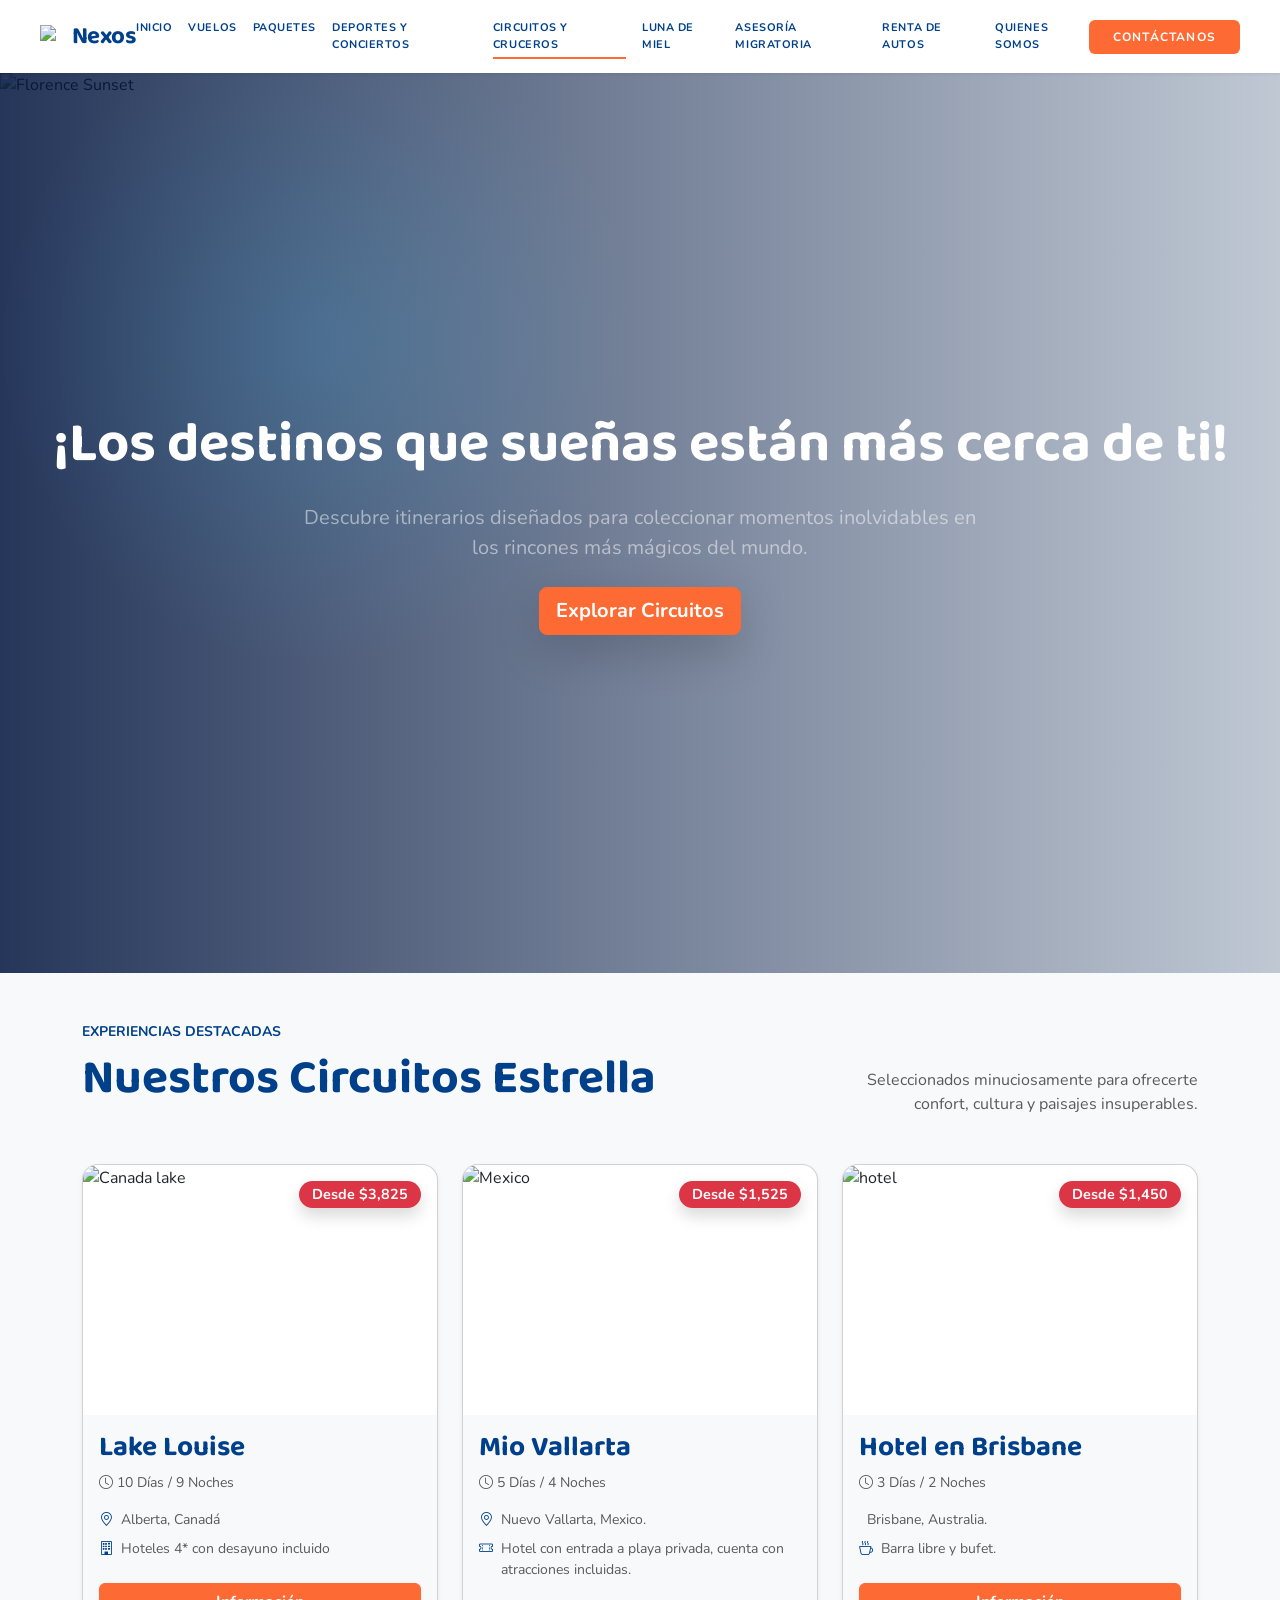
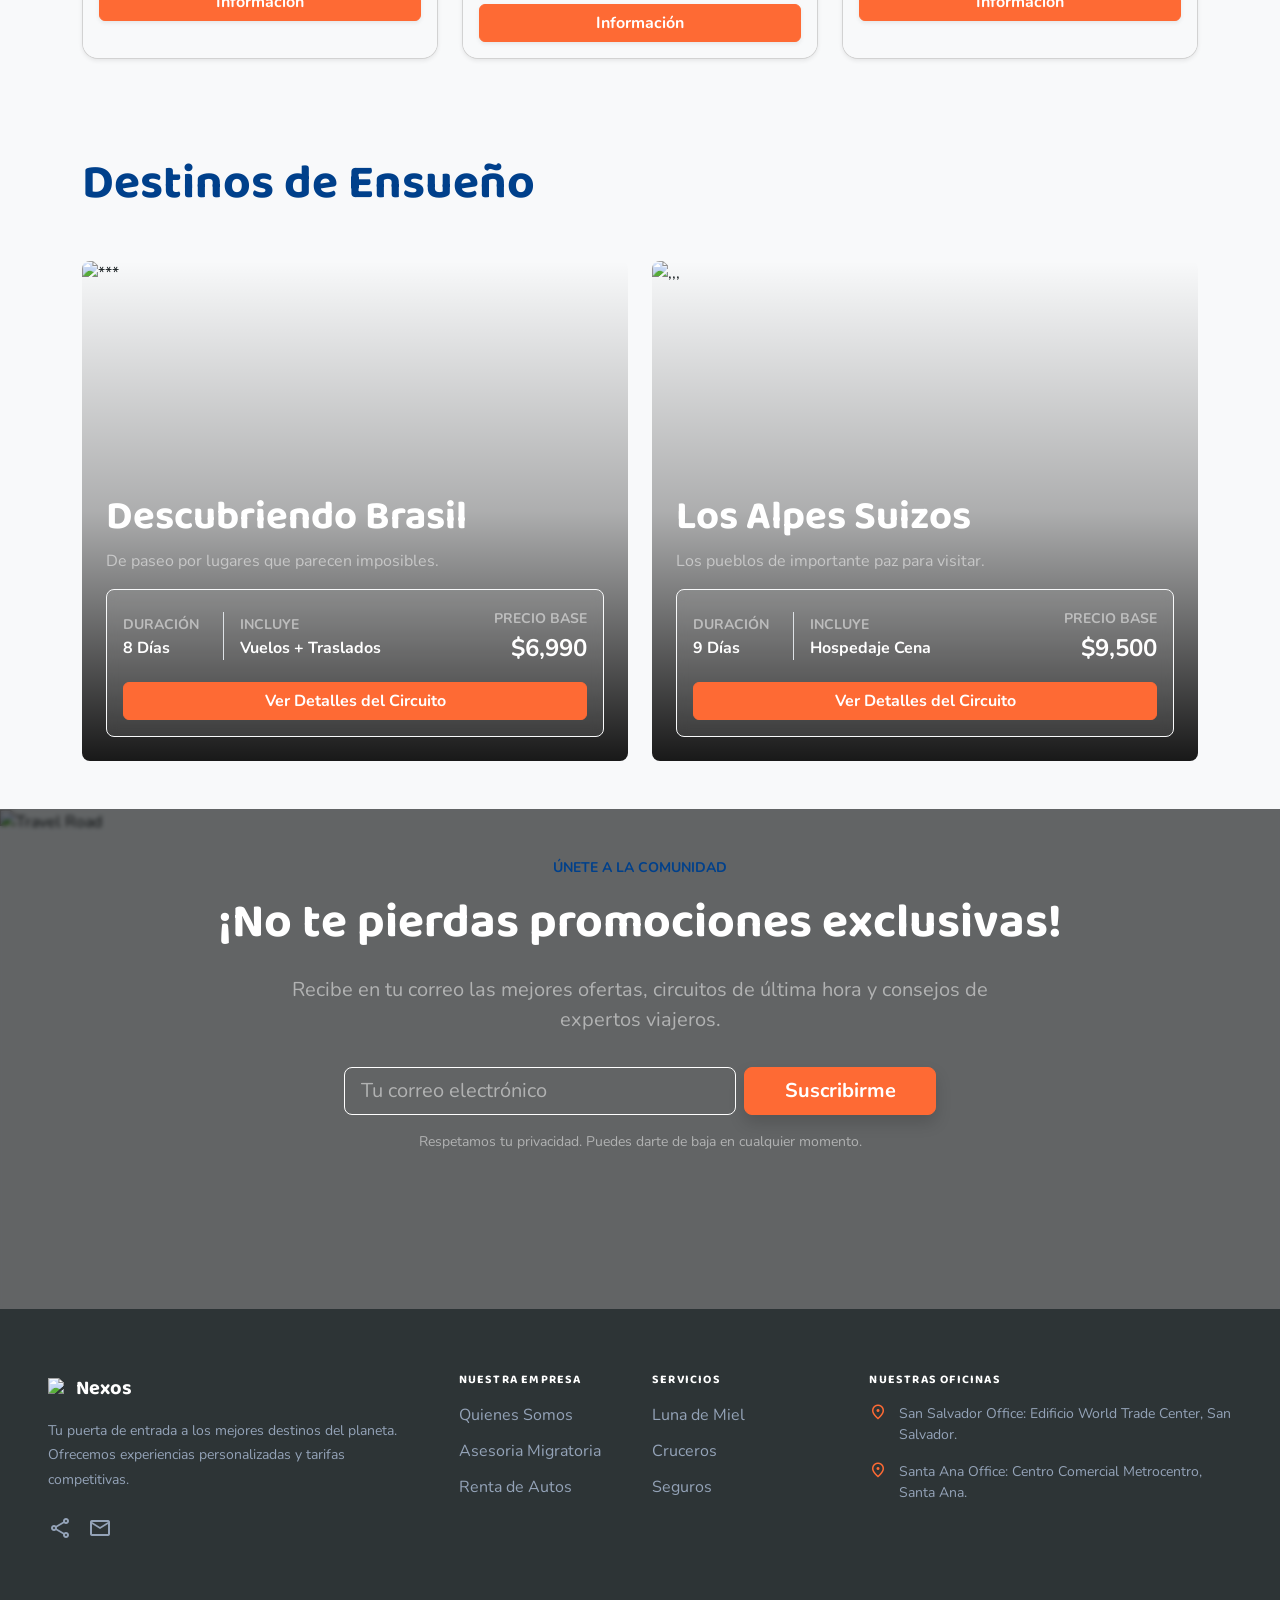
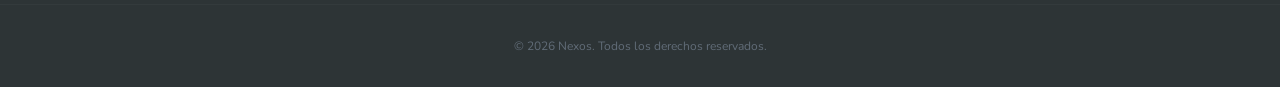
==== circuitos.html @ 5983f455 "Add files via upload" ====
<!DOCTYPE html>
<html lang="en">
<head>
    <meta charset="UTF-8">
    <meta name="viewport" content="width=device-width, initial-scale=1.0">
    <title>Document</title>
     <link href="https://cdn.jsdelivr.net/npm/bootstrap@5.3.2/dist/css/bootstrap.min.css" rel="stylesheet">
     <link href="https://cdn.jsdelivr.net/npm/bootstrap-icons/font/bootstrap-icons.css" rel="stylesheet">
     <link rel="stylesheet" href="circuitos.css">
     <link rel="preconnect" href="https://fonts.googleapis.com">
     <link rel="preconnect" href="https://fonts.gstatic.com" crossorigin>
     <link href="https://fonts.googleapis.com/css2?family=Nunito:wght@400;600;700;800;900&family=Baloo+2:wght@700;800&display=swap" rel="stylesheet"/>
     <link href="https://fonts.googleapis.com/css2?family=Material+Symbols+Outlined:wght,FILL@100..700,0..1&display=swap" rel="stylesheet"/>
     <link href="inicio.css" rel="stylesheet"/>
</head>
<body>
    
<!-- Navbar -->
<nav class="navbar navbar-expand-xl navbar-custom sticky-top">
    <div class="container-fluid px-4">
        <a class="navbar-brand-custom d-flex align-items-center gap-2" href="index.html"><img src="https://img.icons8.com/fluency/48/marker.png" alt="Nexos" class="navbar-logo"/>Nexos</a>
        <button class="navbar-toggler" type="button" data-bs-toggle="collapse" data-bs-target="#navbarMain" aria-controls="navbarMain" aria-expanded="false" aria-label="Toggle navigation">
            <span class="navbar-toggler-icon"></span>
        </button>
        <div class="collapse navbar-collapse" id="navbarMain">
            <ul class="navbar-nav mx-auto gap-xl-3 mt-3 mt-xl-0">
                <li class="nav-item"><a class="nav-link-custom" href="index.html">Inicio</a></li>
                <li class="nav-item"><a class="nav-link-custom" href="vuelos.html">Vuelos</a></li>
                <li class="nav-item"><a class="nav-link-custom" href="paquete.html">Paquetes</a></li>
                <li class="nav-item"><a class="nav-link-custom" href="Deporte y Concierto.html">Deportes y Conciertos</a></li>
                <li class="nav-item"><a class="nav-link-custom nav-link-active" href="circuitos.html">Circuitos y Cruceros</a></li>
                <li class="nav-item"><a class="nav-link-custom" href="lunademiel.html">Luna de Miel</a></li>
                <li class="nav-item"><a class="nav-link-custom" href="asesoriamigratoria.html">Asesoría Migratoria</a></li>
                <li class="nav-item"><a class="nav-link-custom" href="renta.html">Renta de Autos</a></li>
                <li class="nav-item"><a class="nav-link-custom" href="historia.html">Quienes Somos</a></li>
            </ul>
            <div class="d-flex align-items-center mt-3 mt-xl-0">
                <button class="btn-contact">Contáctanos</button>
            </div>
        </div>
    </div>
</nav>

<!-- Hero -->
<header class="hero position-relative d-flex align-items-center justify-content-center overflow-hidden">
  <img src="https://wallpapers.com/images/hd/cruise-ship-2560-x-1920-picture-u2k5vp73xmux73xn.jpg"
       alt="Florence Sunset" class="position-absolute top-0 start-0 w-100 h-100 object-fit-cover">
  <div class="overlay position-absolute top-0 start-0 w-100 h-100"></div>
  <div class="position-relative text-center px-4 hero-content">
    <h1 class="text-white fw-bold display-4 mb-4">¡Los destinos que sueñas están más cerca de ti!</h1>
    <p class="text-white-50 fs-5 mb-4 mx-auto" style="max-width: 700px;">
      Descubre itinerarios diseñados para coleccionar momentos inolvidables en los rincones más mágicos del mundo.
    </p>
    <a href="#" class="btn btn-warning btn-lg fw-bold shadow-lg">Explorar Circuitos</a>
  </div>
</header>

<!-- Circuitos Estrella -->
<section class="py-5 bg-light px-3">
  <div class="container">
    <div class="row align-items-end mb-5">
      <div class="col-md-8">
        <span class="text-uppercase fw-bold text-warning small d-block mb-2">Experiencias Destacadas</span>
        <h2 class="fw-bold text-primary display-5">Nuestros Circuitos Estrella</h2>
      </div>
      <div class="col-md-4 d-none d-md-block text-end text-muted">
        Seleccionados minuciosamente para ofrecerte confort, cultura y paisajes insuperables.
      </div>
    </div>

    <div class="row g-4">
      <!-- Nos vamos a canada -->
      <div class="col-12 col-sm-6 col-md-4">
        <div class="card circuit-card shadow-sm h-100">
          <div class="position-relative overflow-hidden" style="height: 250px;">
            <img src="https://media.cruceros.com/assets/images/compagnies/disney-cruise-line/disney-wonder/aerials/large/disney-wonder-0yr550zyr1db2a9ass1khjg68e.webp"
                 alt="Canada lake" class="w-100 h-100 object-fit-cover img-hover">
            <div class="badge bg-danger position-absolute top-0 end-0 m-3 shadow">Desde $3,825</div>
          </div>
          <div class="card-body bg-light">
            <h3 class="fw-bold text-primary mb-2">Lake Louise</h3>
            <p class="text-muted small mb-3"><i class="bi bi-clock"></i> 10 Días / 9 Noches</p>
            <div class="mb-4 text-muted small">
              <div class="d-flex align-items-start mb-2"><i class="bi bi-geo-alt text-primary me-2"></i>  Alberta, Canadá </div>
              <div class="d-flex align-items-start"><i class="bi bi-building text-primary me-2"></i> Hoteles 4* con desayuno incluido</div>
            </div>
            <a href="#" class="btn btn-warning w-100 fw-bold shadow-sm">Información</a>
          </div>
        </div>
      </div>

      <!-- Escapada a Mexico -->
      <div class="col-12 col-sm-6 col-md-4">
        <div class="card circuit-card shadow-sm h-100">
          <div class="position-relative overflow-hidden" style="height: 250px;">
            <img src="https://onbahiamagazine.com/wp-content/uploads/2023/12/msc-crucero-puerto-vallarta.jpeg"
                 alt="Mexico" class="w-100 h-100 object-fit-cover img-hover">
            <div class="badge bg-danger position-absolute top-0 end-0 m-3 shadow">Desde $1,525</div>
          </div>
          <div class="card-body bg-light">
            <h3 class="fw-bold text-primary mb-2">Mio Vallarta</h3>
            <p class="text-muted small mb-3"><i class="bi bi-clock"></i> 5 Días / 4 Noches</p>
            <div class="mb-4 text-muted small">
              <div class="d-flex align-items-start mb-2"><i class="bi bi-geo-alt text-primary me-2"></i> Nuevo Vallarta, Mexico. </div>
              <div class="d-flex align-items-start"><i class="bi bi-ticket-perforated text-primary me-2"></i> Hotel con entrada a playa privada, cuenta con atracciones incluidas. </div>
            </div>
            <a href="#" class="btn btn-warning w-100 fw-bold shadow-sm">Información</a>
          </div>
        </div>
      </div>

      <!-- Hotel -->
      <div class="col-12 col-sm-6 col-md-4">
        <div class="card circuit-card shadow-sm h-100">
          <div class="position-relative overflow-hidden" style="height: 250px;">
            <img src="https://assets.dm.rccl.com/is/image/RoyalCaribbeanCruises/content/dam/royal/content/fleet-landing/voyager-anchored-with-tender.jpg?$480x490$"
                 alt="hotel" class="w-100 h-100 object-fit-cover img-hover">
            <div class="badge bg-danger position-absolute top-0 end-0 m-3 shadow">Desde $1,450</div>
          </div>
          <div class="card-body bg-light">
            <h3 class="fw-bold text-primary mb-2">Hotel en Brisbane</h3>
            <p class="text-muted small mb-3"><i class="bi bi-clock"></i> 3 Días / 2 Noches</p>
            <div class="mb-4 text-muted small">
              <div class="d-flex align-items-start mb-2"><i class="bi bi-ship text-primary me-2"></i> Brisbane, Australia. </div>
              <div class="d-flex align-items-start"><i class="bi bi-cup-hot text-primary me-2"></i> Barra libre y bufet. </div>
            </div>
            <a href="#" class="btn btn-warning w-100 fw-bold shadow-sm">Información</a>
          </div>
        </div>
      </div>
    </div>
  </div>
</section>

<!-- Destinos de Ensueño -->
<section class="py-5 bg-light px-3">
  <div class="container">
    <h2 class="fw-bold text-primary display-5 mb-5">Destinos de Ensueño</h2>
    <div class="row g-4">
      
      <!-- Brasil -->
      <div class="col-12 col-md-6">
        <div class="dream-card position-relative overflow-hidden rounded-3 d-flex flex-column justify-content-end" >
          <img src="https://static.hosteltur.com/app/public/uploads/img/articles/2021/12/13/L_101515_msc-cruise004.jpg"
               alt="***" class="w-100 h-100 object-fit-cover img-hover">
          <div class="overlay position-absolute top-0 start-0 w-100 h-100"></div>
          <div class="position-relative p-4 text-white">
            <h3 class="fw-bold display-6 mb-2">Descubriendo Brasil</h3>
            <p class="text-white-50 mb-3">De paseo por lugares que parecen imposibles.</p>
            <div class="info-box p-3 rounded-3 border border-light">
              <div class="d-flex justify-content-between align-items-center mb-3">
                <div class="d-flex gap-4">
                  <div>
                    <span class="text-uppercase small text-white-50 fw-bold">Duración</span><br>
                    <span class="fw-bold">8 Días</span>
                  </div>
                  <div class="border-start ps-3">
                    <span class="text-uppercase small text-white-50 fw-bold">Incluye</span><br>
                    <span class="fw-bold">Vuelos + Traslados</span>
                  </div>
                </div>
                <div class="text-end">
                  <span class="text-uppercase small text-white-50 fw-bold">Precio base</span><br>
                  <span class="fw-bold fs-4 text-warning" style="color: #FFFFFF !important;">$6,990</span>
                </div>
              </div>
              <a href="#" class="btn btn-warning w-100 fw-bold">Ver Detalles del Circuito</a>
            </div>
          </div>
        </div>
      </div>

      <!-- Alpes Suizos -->
      <div class="col-12 col-md-6">
        <div class="dream-card position-relative overflow-hidden rounded-3 d-flex flex-column justify-content-end" >
          <img src="https://cdn-imgix.headout.com/media/images/b0ee2780-fbc2-45b9-9e36-12bf52881245-1747386400928-275234-.png?auto=compress%2Cformat&w=900&h=562.5&q=90&ar=16%3A10&crop=faces%2Ccenter&fit=crop"
               alt=",,," class="w-100 h-100 object-fit-cover img-hover">
          <div class="overlay position-absolute top-0 start-0 w-100 h-100"></div>
          <div class="position-relative p-4 text-white">
            <h3 class="fw-bold display-6 mb-2">Los Alpes Suizos</h3>
            <p class="text-white-50 mb-3"> Los pueblos de importante paz para visitar.</p>
            <div class="info-box p-3 rounded-3 border border-light">
              <div class="d-flex justify-content-between align-items-center mb-3">
                <div class="d-flex gap-4">
                  <div>
                    <span class="text-uppercase small text-white-50 fw-bold">Duración</span><br>
                    <span class="fw-bold">9 Días</span>
                  </div>
                  <div class="border-start ps-3">
                    <span class="text-uppercase small text-white-50 fw-bold">Incluye</span><br>
                    <span class="fw-bold">Hospedaje Cena</span>
                  </div>
                </div>
                <div class="text-end">
                  <span class="text-uppercase small text-white-50 fw-bold">Precio base</span><br>
                  <span class="fw-bold fs-4 text-warning" style="color: #FFFFFF !important;">$9,500</span>
                </div>
              </div>
              <a href="#" class="btn btn-warning w-100 fw-bold">Ver Detalles del Circuito</a>
            </div>
          </div>
        </div>
      </div>

    </div>
  </div>
</section>

<!-- Newsletter Section -->
<section class="newsletter position-relative py-5 px-3 overflow-hidden">
  <!-- Imagen de fondo -->
  <div class="position-absolute top-0 start-0 w-100 h-100">
    <img src="https://deluxetravel.com.co/wp-content/uploads/2024/07/RCI_GTM_KV_SR-PAN-COL-25-26_3000x1000_COL-scaled.jpg"
         alt="Travel Road" class="w-100 h-100 object-fit-cover">
    <div class="overlay position-absolute top-0 start-0 w-100 h-100"></div>
  </div>

  <!-- Contenido -->
  <div class="position-relative z-1 container text-center text-white">
    <span class="fw-bold text-warning text-uppercase small d-block mb-3">Únete a la Comunidad</span>
    <h2 class="fw-bold display-5 mb-4">¡No te pierdas promociones exclusivas!</h2>
    <p class="text-white-50 fs-5 mb-4 mx-auto" style="max-width: 700px;">
      Recibe en tu correo las mejores ofertas, circuitos de última hora y consejos de expertos viajeros.
    </p>

    <!-- Formulario -->
    <form class="row g-2 justify-content-center" style="max-width: 600px; margin: 0 auto;">
      <div class="col-sm-8">
        <input type="email" class="form-control form-control-lg bg-transparent text-white border-white"
               placeholder="Tu correo electrónico">
      </div>
      <div class="col-sm-4">
        <button type="submit" class="btn btn-warning btn-lg w-100 fw-bold shadow">
          Suscribirme
        </button>
      </div>
    </form>

    <p class="text-white-50 small mt-3">Respetamos tu privacidad. Puedes darte de baja en cualquier momento.</p>
  </div>
</section>

<!-- Footer -->
<footer class="footer-custom">
    <div class="footer-content">
        <div class="row g-5">
            <div class="col-12 col-sm-6 col-md-4">
                <span class="footer-brand d-flex align-items-center gap-2"><img src="https://img.icons8.com/fluency/48/marker.png" alt="Nexos" class="footer-logo"/>Nexos</span>
                <p class="footer-description">Tu puerta de entrada a los mejores destinos del planeta. Ofrecemos experiencias personalizadas y tarifas competitivas.</p>
                <div class="footer-social d-flex gap-3">
                    <span class="material-symbols-outlined">share</span>
                    <span class="material-symbols-outlined">mail</span>
                </div>
            </div>
            <div class="col-12 col-sm-6 col-md-4">
                <div class="row">
                    <div class="col-6">
                        <h5 class="footer-heading">Nuestra Empresa</h5>
                        <a class="footer-link" href="historia.html">Quienes Somos</a>
                        <a class="footer-link" href="asesoriamigratoria.html">Asesoria Migratoria</a>
                        <a class="footer-link" href="renta.html">Renta de Autos</a>
                    </div>
                    <div class="col-6">
                        <h5 class="footer-heading">Servicios</h5>
                        <a class="footer-link" href="lunademiel.html">Luna de Miel</a>
                        <a class="footer-link" href="circuitos.html">Cruceros</a>
                        <a class="footer-link" href="#">Seguros</a>
                    </div>
                </div>
            </div>
            <div class="col-12 col-sm-6 col-md-4">
                <h5 class="footer-heading">Nuestras Oficinas</h5>
                <div class="footer-office">
                    <span class="material-symbols-outlined">location_on</span>
                    <p>San Salvador Office: Edificio World Trade Center, San Salvador.</p>
                </div>
                <div class="footer-office">
                    <span class="material-symbols-outlined">location_on</span>
                    <p>Santa Ana Office: Centro Comercial Metrocentro, Santa Ana.</p>
                </div>
            </div>
        </div>
    </div>
    <div class="footer-bottom">
        &copy; 2026 Nexos. Todos los derechos reservados.
    </div>
</footer>


</body>
</html>
---- circuitos.css ----
/* Hero Section */
.hero {
  min-height: 100vh;
}

.hero img {
  object-fit: cover;
  object-position: top center;
}

.hero .overlay {
  background:
    radial-gradient(circle at 25% 30%, rgba(68,199,255,.18), transparent 28%),
    linear-gradient(90deg, rgba(4,22,63,.86) 0%, rgba(4,22,63,.56) 45%, rgba(4,22,63,.22) 100%);
}

.hero-content h1 {
  font-size: 2.5rem;
}

@media (min-width: 768px) {
  .hero-content h1 {
    font-size: 3.5rem;
  }
}

/* Circuitos Estrella Cards */
.circuit-card {
  border-radius: 1rem;
  overflow: hidden;
  transition: all 0.3s ease;
}

.circuit-card:hover {
  transform: translateY(-5px);
  box-shadow: 0 8px 20px rgba(0,0,0,0.15);
}

.img-hover {
  transition: transform 0.5s ease;
}

.circuit-card:hover .img-hover {
  transform: scale(1.1);
}

.badge {
  font-size: 0.9rem;
  padding: 0.4rem 0.8rem;
  border-radius: 999px;
}

/* Destinos de Ensueño */
.dream-card {
  transition: all 0.5s ease;
}

.dream-card:hover .img-hover {
  transform: scale(1.05);
}

.overlay {
  background: linear-gradient(to top, rgba(0,0,0,0.9), rgba(0,0,0,0.3), transparent);
}

.info-box {
  background: rgba(255,255,255,0.1);
  backdrop-filter: blur(6px);
}

/* Newsletter Section */
.newsletter {
  min-height: 500px;
}

.newsletter .overlay {
  background: rgba(0,0,0,0.6);
  backdrop-filter: blur(2px);
}

.newsletter input::placeholder {
  color: rgba(255,255,255,0.5);
}

.newsletter input {
  color: #fff;
}

/* Footer personalizado */
.footer {
  background-color: #0f172a; /* similar a bg-slate-950 */
}

.footer-link {
  color: #94a3b8;
  text-decoration: none;
  transition: all 0.3s ease;
}

.footer-link:hover {
  color: #fe6a34;
  transform: translateX(5px);
}

.footer-icon {
  color: #64748b;
  font-size: 1.2rem;
  transition: color 0.3s ease;
}

.footer-icon:hover {
  color: #fe6a34;
}

.btn-warning,
.btn-warning:focus {
  background-color: #fe6a34 !important;
  border-color: #fe6a34 !important;
  color: #ffffff !important;
}

.btn-warning:hover {
  background-color: #e55a24 !important;
  border-color: #e55a24 !important;
  color: #ffffff !important;
}

.text-primary { color: #fe6a34 !important; }
.text-warning { color: #fe6a34 !important; }

/* ===== Responsive ===== */
.dream-card { height: 500px; }

@media (max-width: 767.98px) {
    .dream-card { height: 320px !important; }
    .hero-content h1 { font-size: 1.75rem; }
    .newsletter { min-height: auto; padding: 3rem 1rem; }
}

@media (max-width: 575.98px) {
    .dream-card { height: 260px !important; }
    .hero-content h1 { font-size: 1.4rem; }
}
---- inicio.css ----
/* ===== Google Fonts ===== */
@import url('https://fonts.googleapis.com/css2?family=Nunito:wght@400;600;700;800;900&family=Baloo+2:wght@700;800&display=swap');

/* ===== CSS Variables (color palette) ===== */
:root {
    --primary: #00408b;
    --primary-container: #0057b8;
    --on-primary: #ffffff;
    --on-primary-container: #bfd2ff;
    --secondary: #fe6a34;
    --secondary-container: #fe6a34;
    --secondary-fixed: #ffdbd0;
    --on-surface: #161d1f;
    --on-surface-variant: #424752;
    --surface: #f4fafd;
    --surface-container-low: #eef5f7;
    --surface-container: #e8eff1;
    --surface-container-lowest: #ffffff;
    --surface-dim: #d4dbdd;
    --tertiary-fixed-dim: #4cd6fb;
    --outline-variant: #c2c6d4;
    --inverse-surface: #2b3234;
}

/* ===== Base ===== */
body {
    background-color: var(--surface);
    font-family: 'Nunito', sans-serif;
    color: var(--on-surface);
    margin: 0;
}

h1, h2, h3, h4, h5, h6 {
    font-family: 'Baloo 2', cursive;
}

.font-headline {
    font-family: 'Baloo 2', cursive;
}

/* ===== Material Symbols ===== */
.material-symbols-outlined {
    font-variation-settings: 'FILL' 0, 'wght' 400, 'GRAD' 0, 'opsz' 24;
}

/* ===== Navbar ===== */
.navbar-custom {
    background-color: #ffffff;
    box-shadow: 0 1px 3px rgba(0, 0, 0, 0.08);
    padding: 0.75rem 1rem;
}

.navbar-brand-custom {
    font-size: 1.5rem;
    font-weight: 700;
    letter-spacing: -0.025em;
    color: var(--primary);
    font-family: 'Baloo 2', cursive;
    text-decoration: none;
}

.navbar-brand-custom:hover {
    color: var(--primary);
}

.navbar-logo {
    height: 1.5rem;
    width: 1.5rem;
    object-fit: contain;
}

.navbar-toggler {
    border-color: var(--primary);
    padding: 0.4rem 0.6rem;
}

.navbar-toggler:focus {
    box-shadow: 0 0 0 2px rgba(0, 64, 139, 0.25);
}

.nav-link-custom {
    color: #00408b;
    font-weight: 700;
    font-size: 11px;
    text-transform: uppercase;
    letter-spacing: 0.05em;
    text-decoration: none;
    transition: color 0.3s;
    padding: 0.5rem 0;
    display: block;
}

.nav-link-custom:hover {
    color: var(--primary);
}

.nav-link-active {
    color: var(--primary);
    border-bottom: 2px solid var(--secondary);
    padding-bottom: 4px;
}

/* Mobile collapsed menu */
@media (max-width: 1199.98px) {
    .navbar-nav {
        border-top: 1px solid var(--outline-variant);
        padding-top: 0.75rem;
    }

    .nav-link-custom {
        font-size: 13px;
        padding: 0.6rem 0;
    }

    .nav-link-active {
        border-bottom: none;
        border-left: 3px solid var(--secondary);
        padding-left: 0.75rem;
        padding-bottom: 0.6rem;
    }
}

.navbar-icons .material-symbols-outlined {
    color: var(--primary);
    cursor: pointer;
    transition: transform 0.15s;
}

.navbar-icons .material-symbols-outlined:hover {
    transform: scale(0.95);
}

.btn-contact {
    background-color: #fe6a34;
    color: #ffffff;
    padding: 0.5rem 1.5rem;
    border-radius: 0.375rem;
    font-weight: 700;
    font-size: 12px;
    text-transform: uppercase;
    letter-spacing: 0.1em;
    border: none;
    transition: all 0.3s;
}

.btn-contact:hover {
    background-color: #e55a24;
    color: #ffffff;
    transform: scale(0.98);
}

/* ===== Hero Section ===== */
.hero-section {
    position: relative;
    min-height: 100vh;
    display: flex;
    align-items: center;
    overflow: hidden;
}

.hero-bg {
    position: absolute;
    inset: 0;
    z-index: 0;
}

.hero-bg img {
    width: 100%;
    height: 100%;
    object-fit: cover;
    object-position: top center;
}

.hero-gradient {
    position: absolute;
    inset: 0;
    background:
        radial-gradient(circle at 25% 30%, rgba(68,199,255,.18), transparent 28%),
        linear-gradient(90deg, rgba(4,22,63,.86) 0%, rgba(4,22,63,.56) 45%, rgba(4,22,63,.22) 100%);
}

.hero-content {
    position: relative;
    z-index: 10;
}

.hero-title {
    font-size: 3.75rem;
    font-weight: 700;
    line-height: 1.1;
    color: #ffffff;
    font-family: 'Baloo 2', cursive;
}

@media (min-width: 768px) {
    .hero-title {
        font-size: 4.5rem;
    }
}

.hero-subtitle {
    font-size: 1.5rem;
    color: #ffffff;
    opacity: 0.9;
}

.hero-icons .material-symbols-outlined {
    color: var(--secondary-container);
    font-size: 2.25rem;
}

/* ===== Glass Card (Quote Form) ===== */
.glass-card {
    background: rgba(255, 255, 255, 0.7);
    backdrop-filter: blur(24px);
    -webkit-backdrop-filter: blur(24px);
    padding: 2rem;
    border-radius: 0.75rem;
    box-shadow: 0 25px 50px -12px rgba(0, 0, 0, 0.25);
    border: 1px solid rgba(255, 255, 255, 0.2);
}

.glass-card h3 {
    color: var(--primary);
    font-family: 'Baloo 2', cursive;
    font-size: 1.5rem;
    margin-bottom: 1.5rem;
    font-weight: 700;
}

.form-label-custom {
    display: block;
    font-size: 0.75rem;
    font-weight: 700;
    color: var(--on-surface-variant);
    text-transform: uppercase;
    margin-bottom: 0.25rem;
}

.form-input-custom {
    width: 100%;
    background-color: var(--surface-container-low);
    border: none;
    border-radius: 0.5rem;
    padding: 0.75rem 1rem;
    transition: all 0.3s;
    color: var(--on-surface);
}

.form-input-custom:focus {
    outline: none;
    box-shadow: 0 0 0 2px var(--tertiary-fixed-dim);
}

.btn-search-flights {
    width: 100%;
    background-color: var(--secondary-container);
    color: #ffffff;
    padding: 1rem;
    border-radius: 0.5rem;
    font-family: 'Baloo 2', cursive;
    font-weight: 700;
    font-size: 1.125rem;
    border: none;
    transition: all 0.3s;
}

.btn-search-flights:hover {
    box-shadow: 0 10px 15px -3px rgba(0, 0, 0, 0.1);
    transform: scale(1.01);
}

/* ===== Featured Packages Section ===== */
.section-packages {
    padding: 6rem 0;
    background-color: var(--surface-container-low);
}

.section-title {
    font-size: 2.25rem;
    font-family: 'Baloo 2', cursive;
    font-weight: 700;
    color: var(--primary);
    margin-bottom: 0.5rem;
}

.section-divider {
    width: 6rem;
    height: 4px;
    background-color: var(--secondary);
    margin: 0 auto;
    border: none;
}

.package-card {
    background-color: var(--surface-container-lowest);
    border-radius: 0.75rem;
    overflow: hidden;
    box-shadow: 0 1px 3px rgba(0, 0, 0, 0.08);
    transition: all 0.5s;
}

.package-card:hover {
    box-shadow: 0 20px 25px -5px rgba(0, 0, 0, 0.1), 0 8px 10px -6px rgba(0, 0, 0, 0.1);
}

.package-img-wrapper {
    position: relative;
    height: 16rem;
    overflow: hidden;
}

.package-img-wrapper img {
    width: 100%;
    height: 100%;
    object-fit: cover;
    transition: transform 0.7s;
}

.package-card:hover .package-img-wrapper img {
    transform: scale(1.1);
}

.package-price {
    position: absolute;
    top: 1rem;
    right: 1rem;
    background-color: var(--secondary);
    color: #ffffff;
    padding: 0.25rem 1rem;
    border-radius: 9999px;
    font-weight: 700;
    box-shadow: 0 10px 15px -3px rgba(0, 0, 0, 0.1);
}

.package-body {
    padding: 2rem;
}

.package-body h4 {
    font-size: 1.5rem;
    font-family: 'Baloo 2', cursive;
    font-weight: 700;
    color: var(--on-surface);
    margin-bottom: 0.5rem;
}

.package-duration {
    color: var(--on-surface-variant);
    margin-bottom: 1.5rem;
    display: flex;
    align-items: center;
    gap: 0.5rem;
}

.package-duration .material-symbols-outlined {
    font-size: 0.875rem;
}

.btn-ver-mas {
    width: 100%;
    border: 2px solid #fe6a34;
    color: #fe6a34;
    padding: 0.75rem;
    border-radius: 0.5rem;
    font-weight: 700;
    background: transparent;
    transition: all 0.3s;
}

.btn-ver-mas:hover {
    background-color: #fe6a34;
    color: #ffffff;
}

.disclaimer-text {
    color: var(--on-surface-variant);
    font-size: 0.875rem;
    font-style: italic;
    opacity: 0.6;
    margin-top: 3rem;
}

/* ===== Flight Deals Section ===== */
.section-flights {
    padding: 6rem 0;
    background-color: var(--surface);
}

.flights-header h2 {
    font-size: 2.25rem;
    font-family: 'Baloo 2', cursive;
    font-weight: 700;
    color: var(--on-surface);
    margin-bottom: 0.5rem;
}

.flights-header p {
    color: var(--on-surface-variant);
}

.explore-link {
    color: var(--secondary);
    font-weight: 700;
    display: flex;
    align-items: center;
    gap: 0.5rem;
    cursor: pointer;
    text-decoration: none;
    white-space: nowrap;
}

.explore-link:hover .material-symbols-outlined {
    transform: translateX(0.5rem);
}

.explore-link .material-symbols-outlined {
    transition: transform 0.3s;
}

.flight-card {
    position: relative;
    height: 16rem;
    border-radius: 0.75rem;
    overflow: hidden;
    cursor: pointer;
}

.flight-card img {
    width: 100%;
    height: 100%;
    object-fit: cover;
    transition: transform 0.5s;
}

.flight-card:hover img {
    transform: scale(1.05);
}

.flight-card-overlay {
    position: absolute;
    inset: 0;
    background: linear-gradient(to top, rgba(0, 0, 0, 0.8), transparent, transparent);
}

.flight-card-price {
    position: absolute;
    top: 1rem;
    right: 1rem;
    background-color: var(--secondary);
    padding: 0.25rem 0.75rem;
    color: #ffffff;
    font-weight: 700;
    border-radius: 0.5rem;
    box-shadow: 0 4px 6px -1px rgba(0, 0, 0, 0.1);
}

.flight-card-city {
    position: absolute;
    bottom: 1.5rem;
    left: 1.5rem;
    color: #ffffff;
    font-size: 1.25rem;
    font-weight: 700;
    font-family: 'Baloo 2', cursive;
}

.flights-disclaimer {
    margin-top: 2rem;
    color: var(--on-surface-variant);
    font-size: 0.875rem;
}

/* ===== European Circuits Section ===== */
.section-europe {
    padding: 6rem 0;
    background-color: var(--primary);
    color: #ffffff;
}

.section-europe .section-title-europe {
    font-size: 3rem;
    font-family: 'Baloo 2', cursive;
    font-weight: 700;
    margin-bottom: 1rem;
    color: #ffffff;
}

.section-europe .section-subtitle-europe {
    color: var(--on-primary-container);
    font-size: 1.25rem;
    max-width: 42rem;
    margin: 0 auto;
}

.europe-card {
    position: relative;
    height: 500px;
    border-radius: 1rem;
    overflow: hidden;
    box-shadow: 0 25px 50px -12px rgba(0, 0, 0, 0.25);
    transition: transform 0.5s;
}

.europe-card:hover {
    transform: translateY(-1rem);
}

.europe-card img {
    width: 100%;
    height: 100%;
    object-fit: cover;
}

.europe-card-overlay {
    position: absolute;
    inset: 0;
    background-color: rgba(0, 0, 0, 0.3);
    transition: background-color 0.3s;
}

.europe-card:hover .europe-card-overlay {
    background-color: rgba(0, 0, 0, 0.1);
}

.europe-card-info {
    position: absolute;
    bottom: 2.5rem;
    left: 2rem;
}

.europe-card-info h3 {
    font-size: 1.875rem;
    font-family: 'Baloo 2', cursive;
    font-weight: 700;
    margin-bottom: 0.5rem;
}

.europe-card-info p {
    color: var(--secondary-fixed);
    font-size: 0.875rem;
    font-weight: 700;
    text-transform: uppercase;
    letter-spacing: 0.1em;
}

/* ===== Newsletter Section ===== */
.section-newsletter {
    position: relative;
    padding: 6rem 0;
    overflow: hidden;
}

.newsletter-bg {
    position: absolute;
    inset: 0;
}

.newsletter-bg img {
    width: 100%;
    height: 100%;
    object-fit: cover;
}

.newsletter-overlay {
    position: absolute;
    inset: 0;
    background-color: rgba(22, 29, 31, 0.8);
    backdrop-filter: blur(4px);
}

.newsletter-content {
    position: relative;
    z-index: 10;
    color: #ffffff;
}

.newsletter-content h2 {
    font-size: 2.25rem;
    font-family: 'Baloo 2', cursive;
    font-weight: 700;
    margin-bottom: 1rem;
}

.newsletter-content > p {
    font-size: 1.125rem;
    opacity: 0.8;
    margin-bottom: 3rem;
    max-width: 42rem;
    margin-left: auto;
    margin-right: auto;
}

.newsletter-form {
    max-width: 56rem;
    margin: 0 auto;
    background: rgba(255, 255, 255, 0.1);
    padding: 1rem;
    border-radius: 1rem;
    border: 1px solid rgba(255, 255, 255, 0.2);
}

.newsletter-input {
    flex: 1;
    min-width: 0;
    background-color: rgba(255, 255, 255, 0.2);
    border: none;
    border-radius: 0.5rem;
    padding: 1rem 1.5rem;
    color: #ffffff;
    transition: all 0.3s;
}

.newsletter-input::placeholder {
    color: rgba(255, 255, 255, 0.6);
}

.newsletter-input:focus {
    outline: none;
    box-shadow: 0 0 0 2px var(--secondary);
}

.btn-subscribe {
    background-color: var(--secondary-container);
    color: #ffffff;
    font-weight: 700;
    padding: 1rem 2.5rem;
    border-radius: 0.5rem;
    border: none;
    transition: all 0.3s;
    white-space: nowrap;
    flex-shrink: 0;
}

.btn-subscribe:hover {
    background-color: var(--secondary);
    transform: scale(1.05);
}

/* ===== Footer ===== */
.footer-custom {
    background-color: #2D3436;
    color: #94a3b8;
}

.footer-content {
    padding: 4rem 3rem;
}

.footer-brand {
    font-size: 1.25rem;
    font-weight: 700;
    color: #ffffff;
    font-family: 'Baloo 2', cursive;
    display: block;
    margin-bottom: 1rem;
}

.footer-logo {
    height: 1.25rem;
    width: 1.25rem;
    object-fit: contain;
}

.footer-description {
    font-size: 0.875rem;
    line-height: 1.75;
    margin-bottom: 1.5rem;
}

.footer-social .material-symbols-outlined {
    cursor: pointer;
    transition: color 0.3s;
}

.footer-social .material-symbols-outlined:hover {
    color: #ffffff;
}

.footer-heading {
    color: #ffffff;
    font-weight: 700;
    font-family: 'Baloo 2', cursive;
    text-transform: uppercase;
    font-size: 0.75rem;
    letter-spacing: 0.1em;
    margin-bottom: 1rem;
}

.footer-link {
    display: block;
    color: #94a3b8;
    text-decoration: none;
    margin-bottom: 0.75rem;
    transition: color 0.3s;
}

.footer-link:hover {
    color: #ffffff;
    text-decoration: underline;
    text-decoration-color: #fe6a34;
    text-underline-offset: 4px;
    text-decoration-thickness: 2px;
}

.footer-office {
    display: flex;
    align-items: flex-start;
    gap: 0.75rem;
    margin-bottom: 1rem;
}

.footer-office .material-symbols-outlined {
    color: var(--secondary);
    font-size: 1.125rem;
}

.footer-office p {
    font-size: 0.875rem;
    margin: 0;
}

.footer-bottom {
    border-top: 1px solid rgba(255, 255, 255, 0.05);
    padding: 2rem 0;
    text-align: center;
    font-size: 0.75rem;
    opacity: 0.5;
}

.text-primary { color: #00408b !important; }
.text-warning { color: #00408b !important; }

/* ===== Responsive ===== */
@media (max-width: 767.98px) {
    .hero-title { font-size: 2.25rem; }
    .hero-subtitle { font-size: 1rem; }
    .hero-section { min-height: auto; padding: 4rem 0; }
    .section-title { font-size: 1.75rem !important; }
    .section-title-europe { font-size: 1.75rem !important; }
    .section-subtitle-europe { font-size: 1rem !important; }
    .europe-card { height: 260px; }
    .flight-card { height: 10rem; }
    .package-img-wrapper { height: 11rem; }
    .footer-content { padding: 2.5rem 1.25rem; }
    .newsletter-content h2 { font-size: 1.5rem; }
    .newsletter-content > p { font-size: 1rem; margin-bottom: 1.5rem; }
    .section-packages, .section-flights, .section-europe, .section-newsletter { padding: 3rem 0; }
}

@media (max-width: 575.98px) {
    .hero-title { font-size: 1.875rem; }
    .europe-card { height: 220px; }
    .footer-content { padding: 2rem 1rem; }
    .newsletter-form { flex-direction: column !important; }
    .newsletter-content h2 { font-size: 1.25rem; }
}
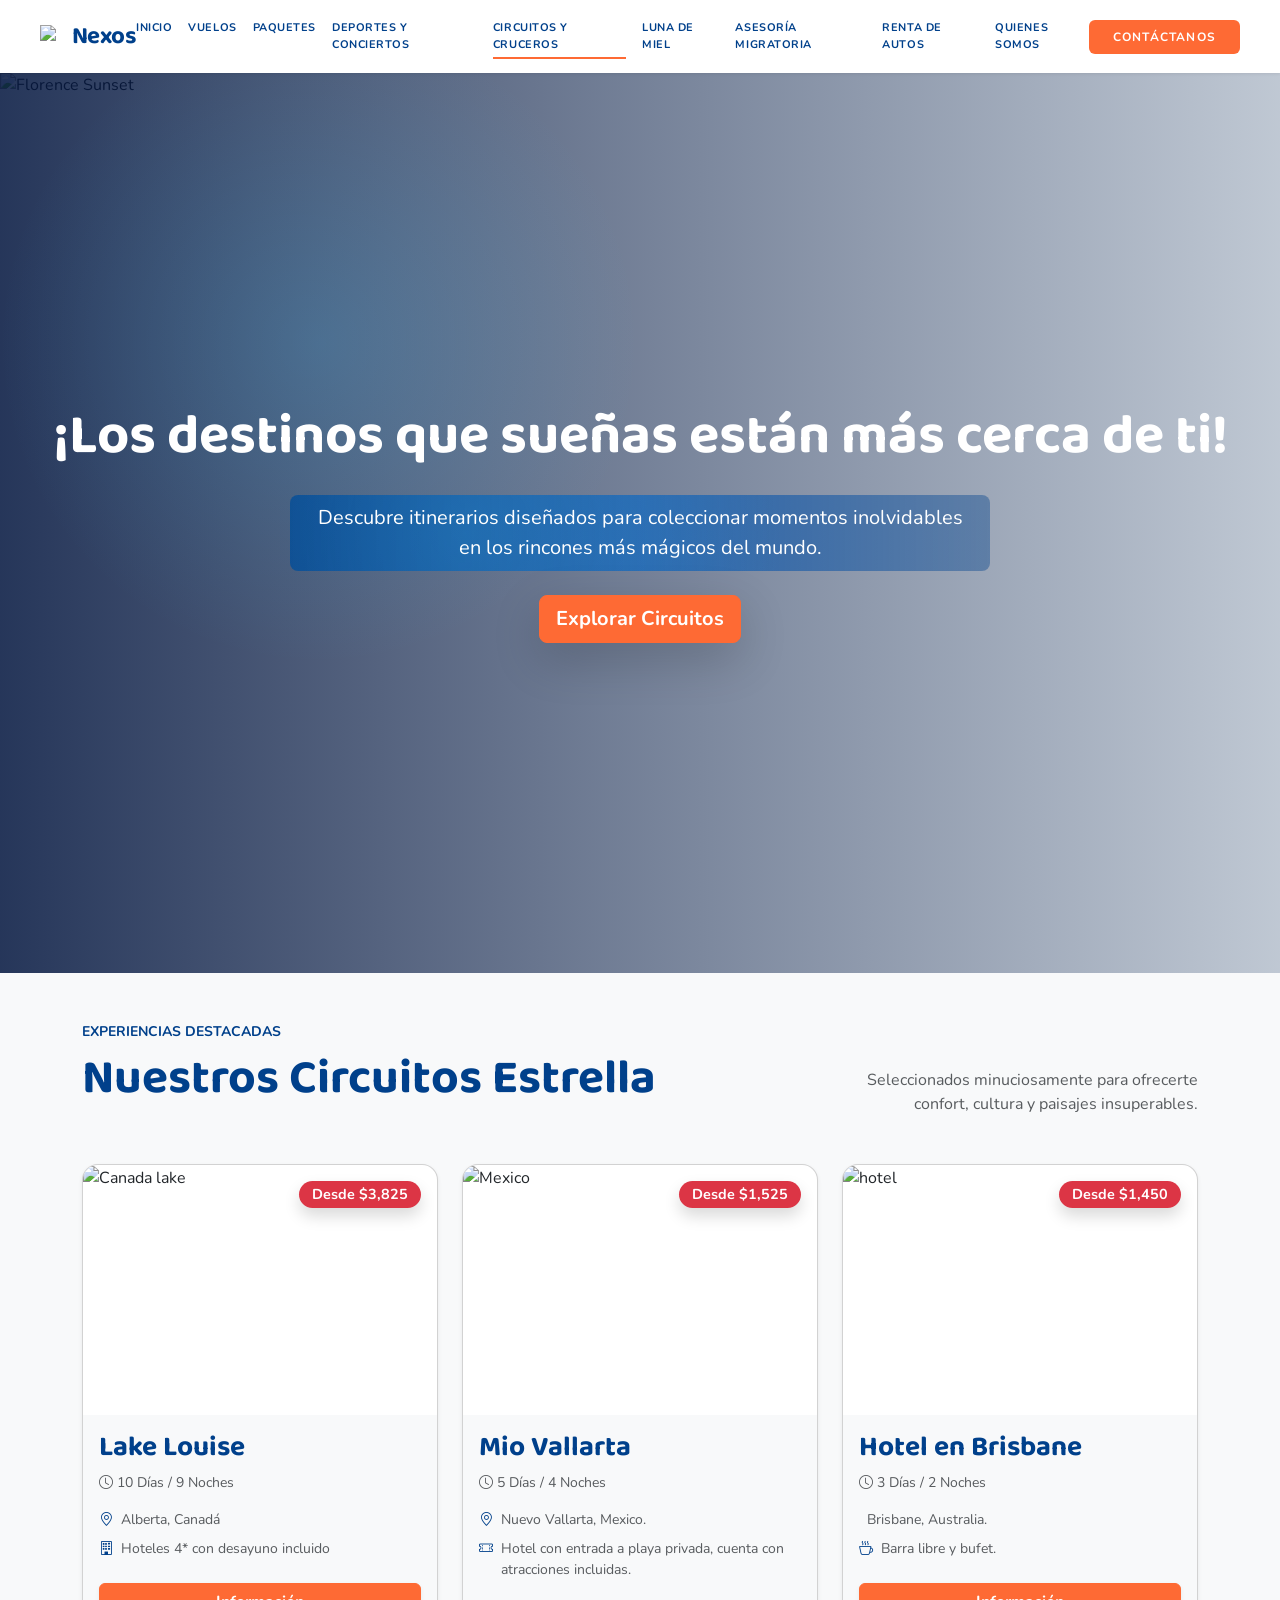
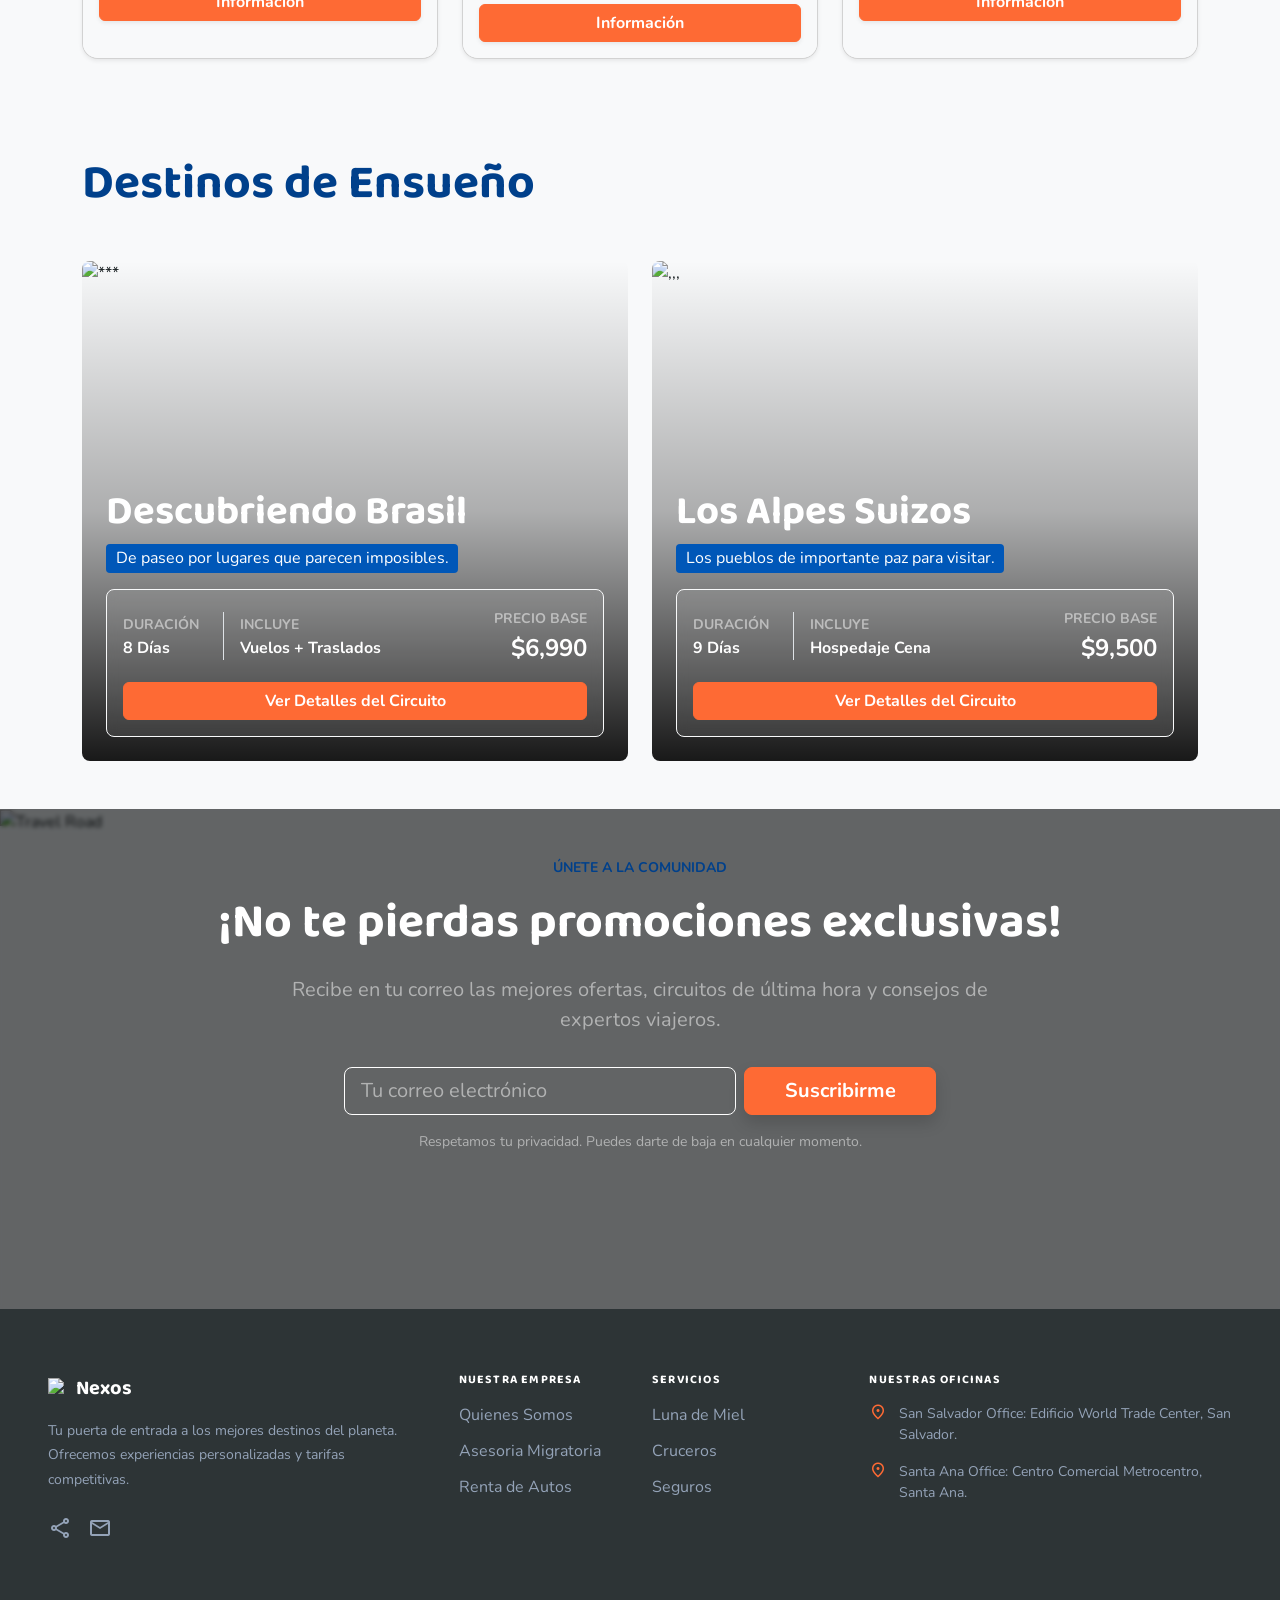
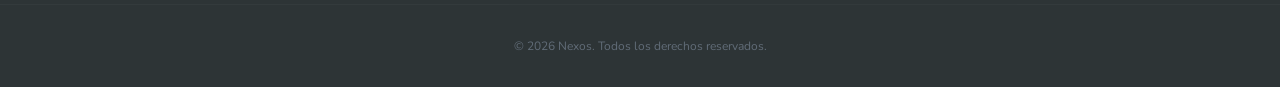
==== commit 8278463c: "Add files via upload" ====
--- a/circuitos.html
+++ b/circuitos.html
@@ -142,7 +142,7 @@
       <div class="col-12 col-md-6">
         <div class="dream-card position-relative overflow-hidden rounded-3 d-flex flex-column justify-content-end" >
           <img src="https://static.hosteltur.com/app/public/uploads/img/articles/2021/12/13/L_101515_msc-cruise004.jpg"
-               alt="***" class="w-100 h-100 object-fit-cover img-hover">
+               alt="***" class="position-absolute top-0 start-0 w-100 h-100 object-fit-cover img-hover">
           <div class="overlay position-absolute top-0 start-0 w-100 h-100"></div>
           <div class="position-relative p-4 text-white">
             <h3 class="fw-bold display-6 mb-2">Descubriendo Brasil</h3>
@@ -174,7 +174,7 @@
       <div class="col-12 col-md-6">
         <div class="dream-card position-relative overflow-hidden rounded-3 d-flex flex-column justify-content-end" >
           <img src="https://cdn-imgix.headout.com/media/images/b0ee2780-fbc2-45b9-9e36-12bf52881245-1747386400928-275234-.png?auto=compress%2Cformat&w=900&h=562.5&q=90&ar=16%3A10&crop=faces%2Ccenter&fit=crop"
-               alt=",,," class="w-100 h-100 object-fit-cover img-hover">
+               alt=",,," class="position-absolute top-0 start-0 w-100 h-100 object-fit-cover img-hover">
           <div class="overlay position-absolute top-0 start-0 w-100 h-100"></div>
           <div class="position-relative p-4 text-white">
             <h3 class="fw-bold display-6 mb-2">Los Alpes Suizos</h3>
@@ -287,5 +287,7 @@
 </footer>
 
 
+
+<script src="https://cdn.jsdelivr.net/npm/bootstrap@5.3.2/dist/js/bootstrap.bundle.min.js"></script>
 </body>
 </html>
--- a/circuitos.css
+++ b/circuitos.css
@@ -128,16 +128,40 @@
 .text-primary { color: #fe6a34 !important; }
 .text-warning { color: #fe6a34 !important; }
 
+.hero-content .text-white-50 {
+    background:
+        radial-gradient(circle at 25% 50%, rgba(68,199,255,.22), transparent 60%),
+        linear-gradient(90deg, rgba(0,64,139,.85) 0%, rgba(0,87,184,.65) 50%, rgba(0,64,139,.40) 100%);
+    color: #ffffff !important;
+    display: block;
+    padding: 0.5rem 1.25rem;
+    border-radius: 8px;
+    opacity: 1 !important;
+}
+
+.dream-card .text-white-50.mb-3 {
+    background-color: #0057b8;
+    color: #ffffff !important;
+    display: inline-block;
+    padding: 0.15rem 0.6rem;
+    border-radius: 4px;
+    opacity: 1 !important;
+}
+
 /* ===== Responsive ===== */
 .dream-card { height: 500px; }
 
 @media (max-width: 767.98px) {
-    .dream-card { height: 320px !important; }
+    .dream-card { height: 400px !important; }
     .hero-content h1 { font-size: 1.75rem; }
     .newsletter { min-height: auto; padding: 3rem 1rem; }
+    .dream-card .info-box { font-size: 0.85rem; }
+    .dream-card h3.display-6 { font-size: 1.5rem; }
 }
 
 @media (max-width: 575.98px) {
-    .dream-card { height: 260px !important; }
+    .dream-card { height: 420px !important; }
     .hero-content h1 { font-size: 1.4rem; }
+    .dream-card .d-flex.justify-content-between { flex-direction: column; gap: 0.5rem; }
+    .dream-card .text-end { text-align: left !important; }
 }
